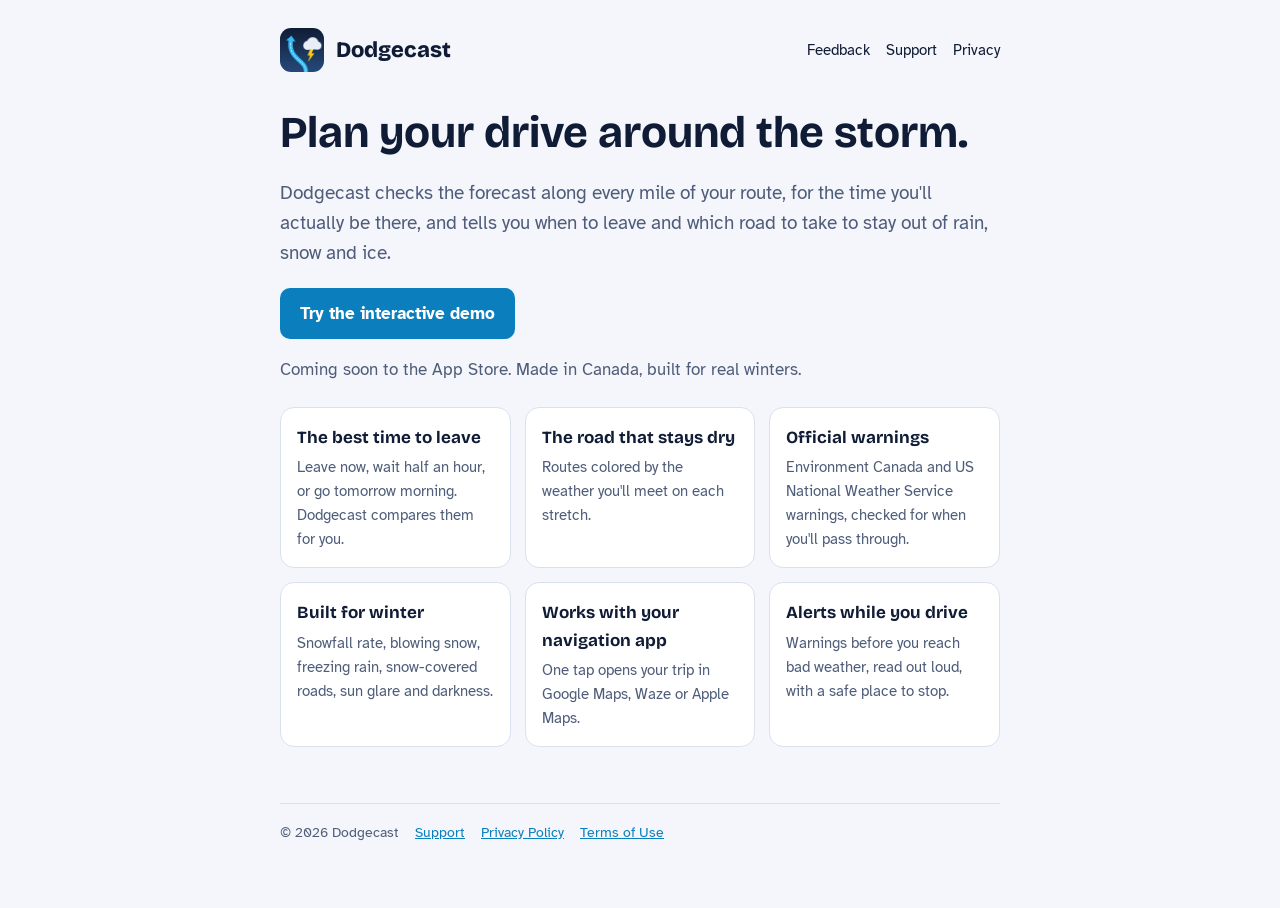
==== index.html @ 01f9bc7a "Publish Dodgecast website" ====
<!doctype html>
<html lang="en">
<head>
<meta charset="utf-8">
<meta name="viewport" content="width=device-width, initial-scale=1">
<title>Dodgecast: plan your drive around the storm</title>
<meta name="description" content="Dodgecast checks the forecast along every mile of your drive and tells you when to leave and which road to take to stay out of storms, snow and ice.">
<link rel="icon" href="favicon.png">
<link rel="preconnect" href="https://fonts.googleapis.com"><link rel="preconnect" href="https://fonts.gstatic.com" crossorigin>
<link rel="stylesheet" href="https://fonts.googleapis.com/css2?family=Bricolage+Grotesque:opsz,wght@12..96,800&family=Atkinson+Hyperlegible:wght@400;700&display=swap">
<link rel="stylesheet" href="style.css">
</head>
<body>
<div class="wrap">
  <header>
    <a href="./"><img src="icon.png" alt=""><b>Dodgecast</b></a>
    <nav><a href="feedback.html">Feedback</a><a href="support.html">Support</a><a href="privacy.html">Privacy</a></nav>
  </header>

  <h1>Plan your drive around the storm.</h1>
  <p class="lead">Dodgecast checks the forecast along every mile of your route, for the time you'll actually be there, and tells you when to leave and which road to take to stay out of rain, snow and ice.</p>
  <p><a class="btn" href="https://claude.ai/artifact/6XJ7bHNayhmcPMTh4MVWRs">Try the interactive demo</a></p>
  <p class="muted">Coming soon to the App Store. Made in Canada, built for real winters.</p>

  <div class="features">
    <div><b>The best time to leave</b><p>Leave now, wait half an hour, or go tomorrow morning. Dodgecast compares them for you.</p></div>
    <div><b>The road that stays dry</b><p>Routes colored by the weather you'll meet on each stretch.</p></div>
    <div><b>Official warnings</b><p>Environment Canada and US National Weather Service warnings, checked for when you'll pass through.</p></div>
    <div><b>Built for winter</b><p>Snowfall rate, blowing snow, freezing rain, snow-covered roads, sun glare and darkness.</p></div>
    <div><b>Works with your navigation app</b><p>One tap opens your trip in Google Maps, Waze or Apple Maps.</p></div>
    <div><b>Alerts while you drive</b><p>Warnings before you reach bad weather, read out loud, with a safe place to stop.</p></div>
  </div>

  <footer>
    <span>© 2026 Dodgecast</span>
    <a href="support.html">Support</a>
    <a href="privacy.html">Privacy Policy</a>
    <a href="terms.html">Terms of Use</a>
  </footer>
</div>
</body>
</html>
---- style.css ----
/* Dodgecast website: the app icon's storm-night palette, readable in light and dark. */
:root {
  color-scheme: light dark;
  --bg: #f4f6fb; --panel: #ffffff; --fg: #101c36; --muted: #4f5d7a; --line: #d9e0ee;
  --accent: #0b7fbd; --accent-soft: #e3f3fb;
  --display: "Bricolage Grotesque", "Avenir Next", "Segoe UI", system-ui, sans-serif;
  --body: "Atkinson Hyperlegible", "Segoe UI", system-ui, -apple-system, sans-serif;
}
@media (prefers-color-scheme: dark) {
  :root { --bg: #0d1830; --panel: #14244a; --fg: #e8eef8; --muted: #9fb0cf; --line: #253a66; --accent: #38bdf8; --accent-soft: #10304d; }
}
* { box-sizing: border-box; }
body { margin: 0; background: var(--bg); color: var(--fg); font: 17px/1.6 var(--body); }
a { color: var(--accent); }
.wrap { max-width: 760px; margin: 0 auto; padding: 28px 20px 64px; }
header { display: flex; align-items: center; gap: 12px; margin-bottom: 36px; }
header a { display: flex; align-items: center; gap: 12px; color: inherit; text-decoration: none; }
header img { width: 44px; height: 44px; border-radius: 11px; }
header b { font: 800 22px var(--display); }
nav { margin-left: auto; display: flex; gap: 16px; flex-wrap: wrap; font-size: 15px; }
h1, h2, h3 { font-family: var(--display); line-height: 1.15; text-wrap: balance; }
h1 { font-size: clamp(30px, 6vw, 44px); margin: 0 0 12px; }
h2 { font-size: 24px; margin: 36px 0 8px; }
h3 { font-size: 18px; margin: 22px 0 4px; }
.lead { font-size: 19px; color: var(--muted); max-width: 60ch; }
.card { background: var(--panel); border: 1px solid var(--line); border-radius: 16px; padding: 20px 22px; margin: 18px 0; }
.btn { display: inline-block; background: var(--accent); color: #fff; padding: 12px 20px; border-radius: 10px; font-weight: 700; text-decoration: none; }
@media (prefers-color-scheme: dark) { .btn { color: #062038; } }
.features { display: grid; grid-template-columns: repeat(auto-fit, minmax(210px, 1fr)); gap: 14px; margin: 24px 0; }
.features div { background: var(--panel); border: 1px solid var(--line); border-radius: 14px; padding: 16px; }
.features b { display: block; font-family: var(--display); margin-bottom: 4px; }
.features p { margin: 0; color: var(--muted); font-size: 15px; }
table { width: 100%; border-collapse: collapse; font-size: 15px; }
.table { overflow-x: auto; }
th, td { text-align: left; vertical-align: top; padding: 10px 8px; border-bottom: 1px solid var(--line); }
th { font-weight: 700; }
.muted { color: var(--muted); }
code.email { font: inherit; font-weight: 700; user-select: all; }
footer { margin-top: 56px; padding-top: 18px; border-top: 1px solid var(--line); color: var(--muted); font-size: 14px; display: flex; gap: 16px; flex-wrap: wrap; }
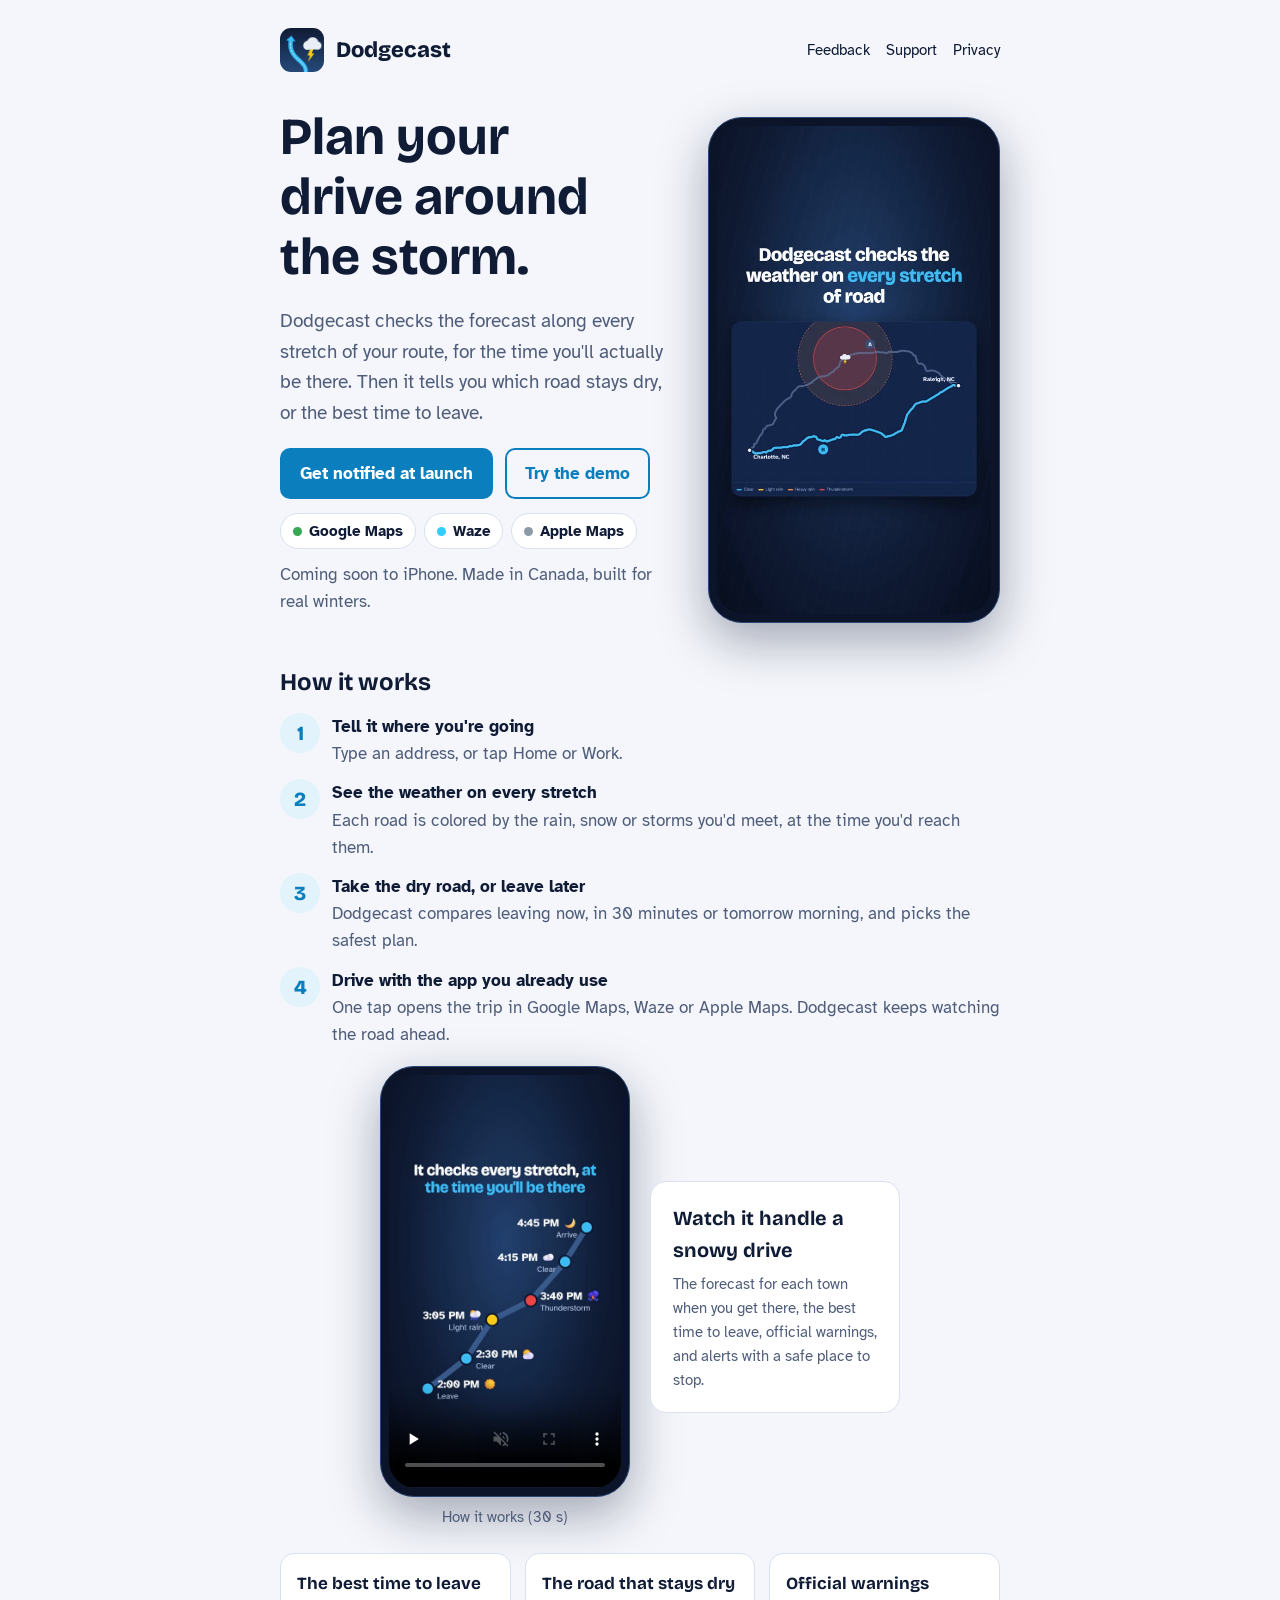
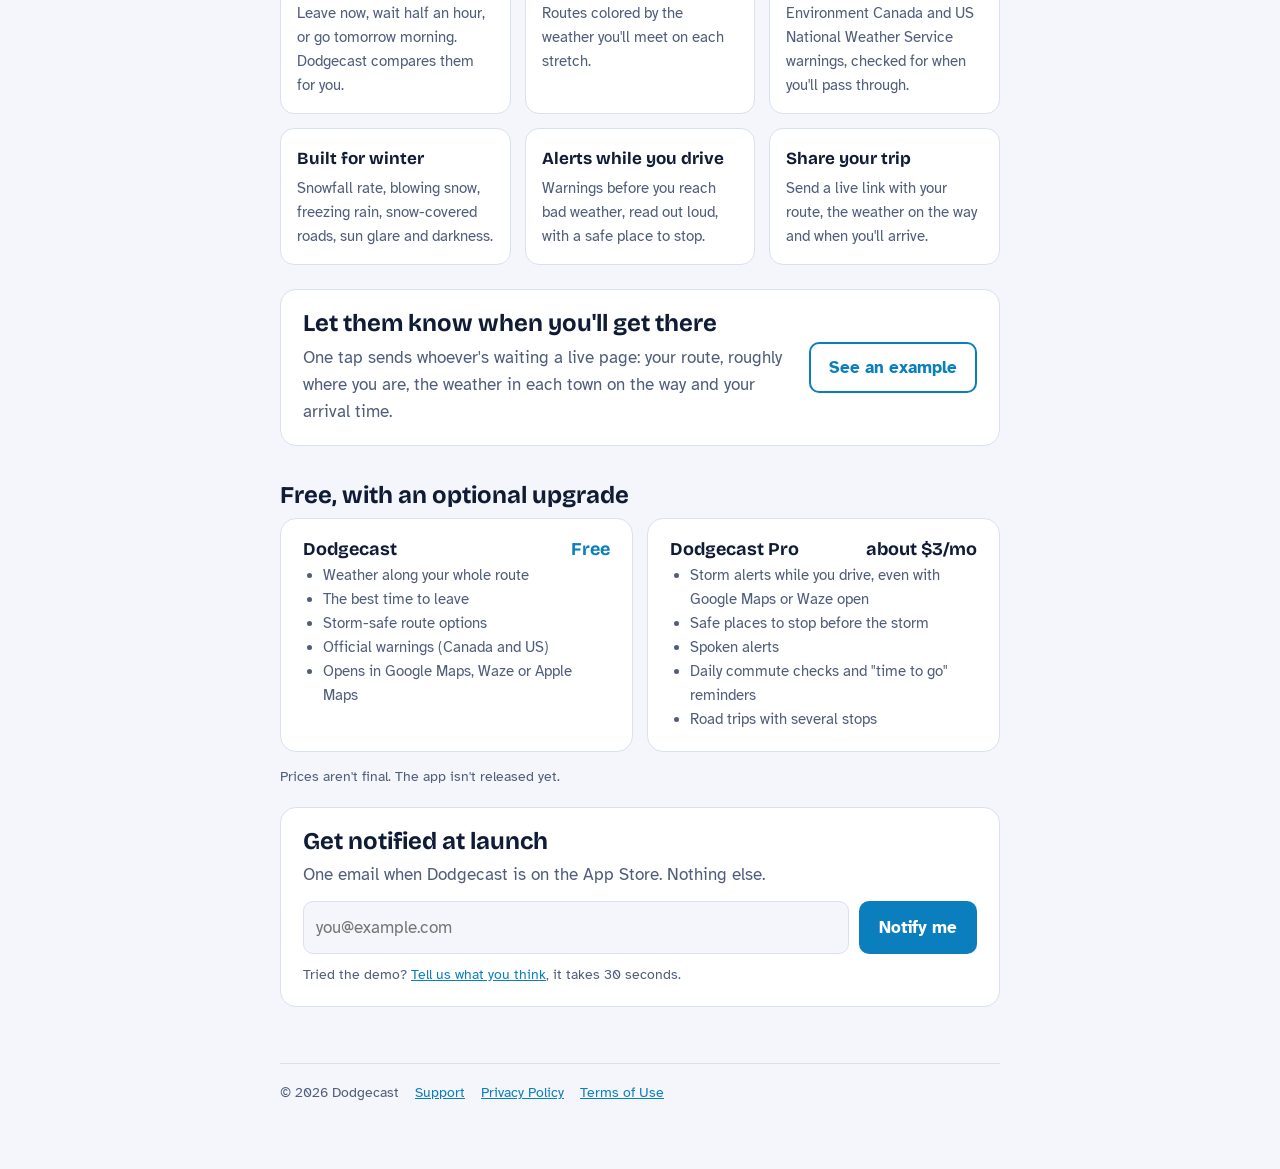
==== commit 6a375b5b: "Publish Dodgecast website" ====
--- a/index.html
+++ b/index.html
@@ -4,11 +4,48 @@
 <meta charset="utf-8">
 <meta name="viewport" content="width=device-width, initial-scale=1">
 <title>Dodgecast: plan your drive around the storm</title>
-<meta name="description" content="Dodgecast checks the forecast along every mile of your drive and tells you when to leave and which road to take to stay out of storms, snow and ice.">
+<meta name="description" content="Dodgecast checks the forecast along every mile of your drive and tells you when to leave and which road to take to stay out of storms, snow and ice. Works with Google Maps, Waze and Apple Maps.">
+<meta property="og:title" content="Dodgecast: plan your drive around the storm">
+<meta property="og:description" content="The road that stays dry, or the best time to leave. Works with Google Maps, Waze and Apple Maps. Coming soon to iPhone.">
+<meta property="og:image" content="https://4kjustin.github.io/dodgecast-site/media/promo.jpg">
 <link rel="icon" href="favicon.png">
 <link rel="preconnect" href="https://fonts.googleapis.com"><link rel="preconnect" href="https://fonts.gstatic.com" crossorigin>
 <link rel="stylesheet" href="https://fonts.googleapis.com/css2?family=Bricolage+Grotesque:opsz,wght@12..96,800&family=Atkinson+Hyperlegible:wght@400;700&display=swap">
 <link rel="stylesheet" href="style.css">
+<style>
+  .hero { display: grid; grid-template-columns: 1.15fr .85fr; gap: 32px; align-items: center; }
+  .hero h1 { font-size: clamp(34px, 7vw, 52px); }
+  .ctas { display: flex; gap: 12px; flex-wrap: wrap; margin: 20px 0 14px; }
+  .btn.ghost { background: transparent; color: var(--accent); border: 2px solid var(--accent); padding: 10px 18px; }
+  .apps { display: flex; gap: 8px; flex-wrap: wrap; margin: 6px 0 0; padding: 0; list-style: none; font-size: 15px; font-weight: 700; }
+  .apps li { border: 1px solid var(--line); background: var(--panel); border-radius: 999px; padding: 5px 12px; }
+  .apps i { display: inline-block; width: 9px; height: 9px; border-radius: 50%; margin-right: 7px; }
+  .phone { background: #0b1428; border-radius: 34px; padding: 8px; box-shadow: 0 18px 50px rgba(8, 20, 50, .35); border: 1px solid #2c4777; }
+  .phone video { display: block; width: 100%; aspect-ratio: 9 / 16; border-radius: 27px; background: #101c36; }
+  .videos { display: grid; grid-template-columns: 1fr 1fr; gap: 20px; max-width: 520px; margin: 18px auto 6px; }
+  .videos .cap { text-align: center; font-size: 15px; margin: 8px 0 0; }
+  .steps { counter-reset: s; list-style: none; padding: 0; display: grid; gap: 12px; }
+  .steps li { counter-increment: s; display: grid; grid-template-columns: 40px 1fr; gap: 12px; align-items: start; }
+  .steps li::before { content: counter(s); font: 800 20px var(--display); width: 40px; height: 40px; border-radius: 50%; display: grid; place-items: center; background: var(--accent-soft); color: var(--accent); }
+  .steps b { display: block; }
+  .steps span { color: var(--muted); }
+  .plans { display: grid; grid-template-columns: 1fr 1fr; gap: 14px; }
+  .plans .card { margin: 0; }
+  .plans h3 { margin-top: 0; display: flex; justify-content: space-between; gap: 8px; }
+  .plans ul { margin: 0; padding-left: 20px; color: var(--muted); font-size: 15px; }
+  #notify form { display: flex; gap: 10px; flex-wrap: wrap; margin-top: 12px; }
+  #notify input[type=email] { flex: 1 1 220px; font: inherit; color: var(--fg); background: var(--bg); border: 1px solid var(--line); border-radius: 10px; padding: 12px; }
+  #notify button { font: inherit; font-weight: 700; border: 0; cursor: pointer; }
+  .hp { position: absolute; left: -9999px; }
+  .trip-card { display: grid; grid-template-columns: 1fr auto; gap: 16px; align-items: center; }
+  @media (max-width: 640px) {
+    .hero, .plans, .trip-card { grid-template-columns: 1fr; }
+    .hero .phone { max-width: 260px; margin: 0 auto; }
+    .videos { grid-template-columns: 1fr; max-width: 260px; }
+    .videos .card { display: none; }
+    nav { gap: 12px; font-size: 14px; }
+  }
+</style>
 </head>
 <body>
 <div class="wrap">
@@ -17,19 +54,90 @@
     <nav><a href="feedback.html">Feedback</a><a href="support.html">Support</a><a href="privacy.html">Privacy</a></nav>
   </header>
 
-  <h1>Plan your drive around the storm.</h1>
-  <p class="lead">Dodgecast checks the forecast along every mile of your route, for the time you'll actually be there, and tells you when to leave and which road to take to stay out of rain, snow and ice.</p>
-  <p><a class="btn" href="https://claude.ai/artifact/6XJ7bHNayhmcPMTh4MVWRs">Try the interactive demo</a></p>
-  <p class="muted">Coming soon to the App Store. Made in Canada, built for real winters.</p>
+  <section class="hero">
+    <div>
+      <h1>Plan your drive around the storm.</h1>
+      <p class="lead">Dodgecast checks the forecast along every stretch of your route, for the time you'll actually be there. Then it tells you which road stays dry, or the best time to leave.</p>
+      <div class="ctas">
+        <a class="btn" href="#notify">Get notified at launch</a>
+        <a class="btn ghost" href="https://claude.ai/artifact/6XJ7bHNayhmcPMTh4MVWRs">Try the demo</a>
+      </div>
+      <ul class="apps" aria-label="Works with">
+        <li><i style="background:#34a853"></i>Google Maps</li>
+        <li><i style="background:#33ccff"></i>Waze</li>
+        <li><i style="background:#8e99a8"></i>Apple Maps</li>
+      </ul>
+      <p class="muted" style="margin-top:12px">Coming soon to iPhone. Made in Canada, built for real winters.</p>
+    </div>
+    <div class="phone">
+      <video src="media/promo.mp4" poster="media/promo.jpg" autoplay muted loop playsinline preload="metadata"
+        aria-label="A 24-second video: Dodgecast finds a road around a thunderstorm and warns about rain ahead"></video>
+    </div>
+  </section>
+
+  <h2>How it works</h2>
+  <ol class="steps">
+    <li><div><b>Tell it where you're going</b><span>Type an address, or tap Home or Work.</span></div></li>
+    <li><div><b>See the weather on every stretch</b><span>Each road is colored by the rain, snow or storms you'd meet, at the time you'd reach them.</span></div></li>
+    <li><div><b>Take the dry road, or leave later</b><span>Dodgecast compares leaving now, in 30 minutes or tomorrow morning, and picks the safest plan.</span></div></li>
+    <li><div><b>Drive with the app you already use</b><span>One tap opens the trip in Google Maps, Waze or Apple Maps. Dodgecast keeps watching the road ahead.</span></div></li>
+  </ol>
+
+  <div class="videos">
+    <div><div class="phone"><video src="media/how-it-works.mp4" poster="media/how-it-works.jpg" controls muted playsinline preload="none"
+      aria-label="A 30-second video showing how Dodgecast plans a drive"></video></div><p class="muted cap">How it works (30 s)</p></div>
+    <div class="card" style="margin:0;align-self:center">
+      <b style="font-family:var(--display);font-size:20px">Watch it handle a snowy drive</b>
+      <p class="muted" style="font-size:15px;margin:6px 0 0">The forecast for each town when you get there, the best time to leave, official warnings, and alerts with a safe place to stop.</p>
+    </div>
+  </div>
 
   <div class="features">
     <div><b>The best time to leave</b><p>Leave now, wait half an hour, or go tomorrow morning. Dodgecast compares them for you.</p></div>
     <div><b>The road that stays dry</b><p>Routes colored by the weather you'll meet on each stretch.</p></div>
     <div><b>Official warnings</b><p>Environment Canada and US National Weather Service warnings, checked for when you'll pass through.</p></div>
     <div><b>Built for winter</b><p>Snowfall rate, blowing snow, freezing rain, snow-covered roads, sun glare and darkness.</p></div>
-    <div><b>Works with your navigation app</b><p>One tap opens your trip in Google Maps, Waze or Apple Maps.</p></div>
     <div><b>Alerts while you drive</b><p>Warnings before you reach bad weather, read out loud, with a safe place to stop.</p></div>
+    <div><b>Share your trip</b><p>Send a live link with your route, the weather on the way and when you'll arrive.</p></div>
   </div>
+
+  <div class="card trip-card">
+    <div>
+      <h2 style="margin:0 0 6px">Let them know when you'll get there</h2>
+      <p class="muted" style="margin:0">One tap sends whoever's waiting a live page: your route, roughly where you are, the weather in each town on the way and your arrival time.</p>
+    </div>
+    <a class="btn ghost" href="trip.html#[base64]">See an example</a>
+  </div>
+
+  <h2>Free, with an optional upgrade</h2>
+  <div class="plans">
+    <div class="card">
+      <h3>Dodgecast <span style="color:var(--accent)">Free</span></h3>
+      <ul><li>Weather along your whole route</li><li>The best time to leave</li><li>Storm-safe route options</li><li>Official warnings (Canada and US)</li><li>Opens in Google Maps, Waze or Apple Maps</li></ul>
+    </div>
+    <div class="card">
+      <h3>Dodgecast Pro <span>about $3/mo</span></h3>
+      <ul><li>Storm alerts while you drive, even with Google Maps or Waze open</li><li>Safe places to stop before the storm</li><li>Spoken alerts</li><li>Daily commute checks and "time to go" reminders</li><li>Road trips with several stops</li></ul>
+    </div>
+  </div>
+  <p class="muted" style="font-size:14px">Prices aren't final. The app isn't released yet.</p>
+
+  <section class="card" id="notify">
+    <h2 style="margin:0">Get notified at launch</h2>
+    <p class="muted" style="margin:6px 0 0">One email when Dodgecast is on the App Store. Nothing else.</p>
+    <!-- Sign-ups are emailed to Dodgecast by FormSubmit (formsubmit.co); there's no server of our own. -->
+    <form action="https://formsubmit.co/dodgecast707@gmail.com" method="POST">
+      <input type="hidden" name="_subject" value="Dodgecast launch list sign-up">
+      <input type="hidden" name="_template" value="table">
+      <input type="hidden" name="_captcha" value="false">
+      <input type="hidden" name="_next" value="https://4kjustin.github.io/dodgecast-site/thanks.html?list=1">
+      <input type="text" name="_honey" class="hp" tabindex="-1" autocomplete="off" aria-hidden="true">
+      <label class="hp" for="email">Email</label>
+      <input type="email" id="email" name="email" placeholder="you@example.com" required autocomplete="email" aria-label="Your email">
+      <button class="btn" type="submit">Notify me</button>
+    </form>
+    <p class="muted" style="font-size:14px;margin:10px 0 0">Tried the demo? <a href="feedback.html">Tell us what you think</a>, it takes 30 seconds.</p>
+  </section>
 
   <footer>
     <span>© 2026 Dodgecast</span>
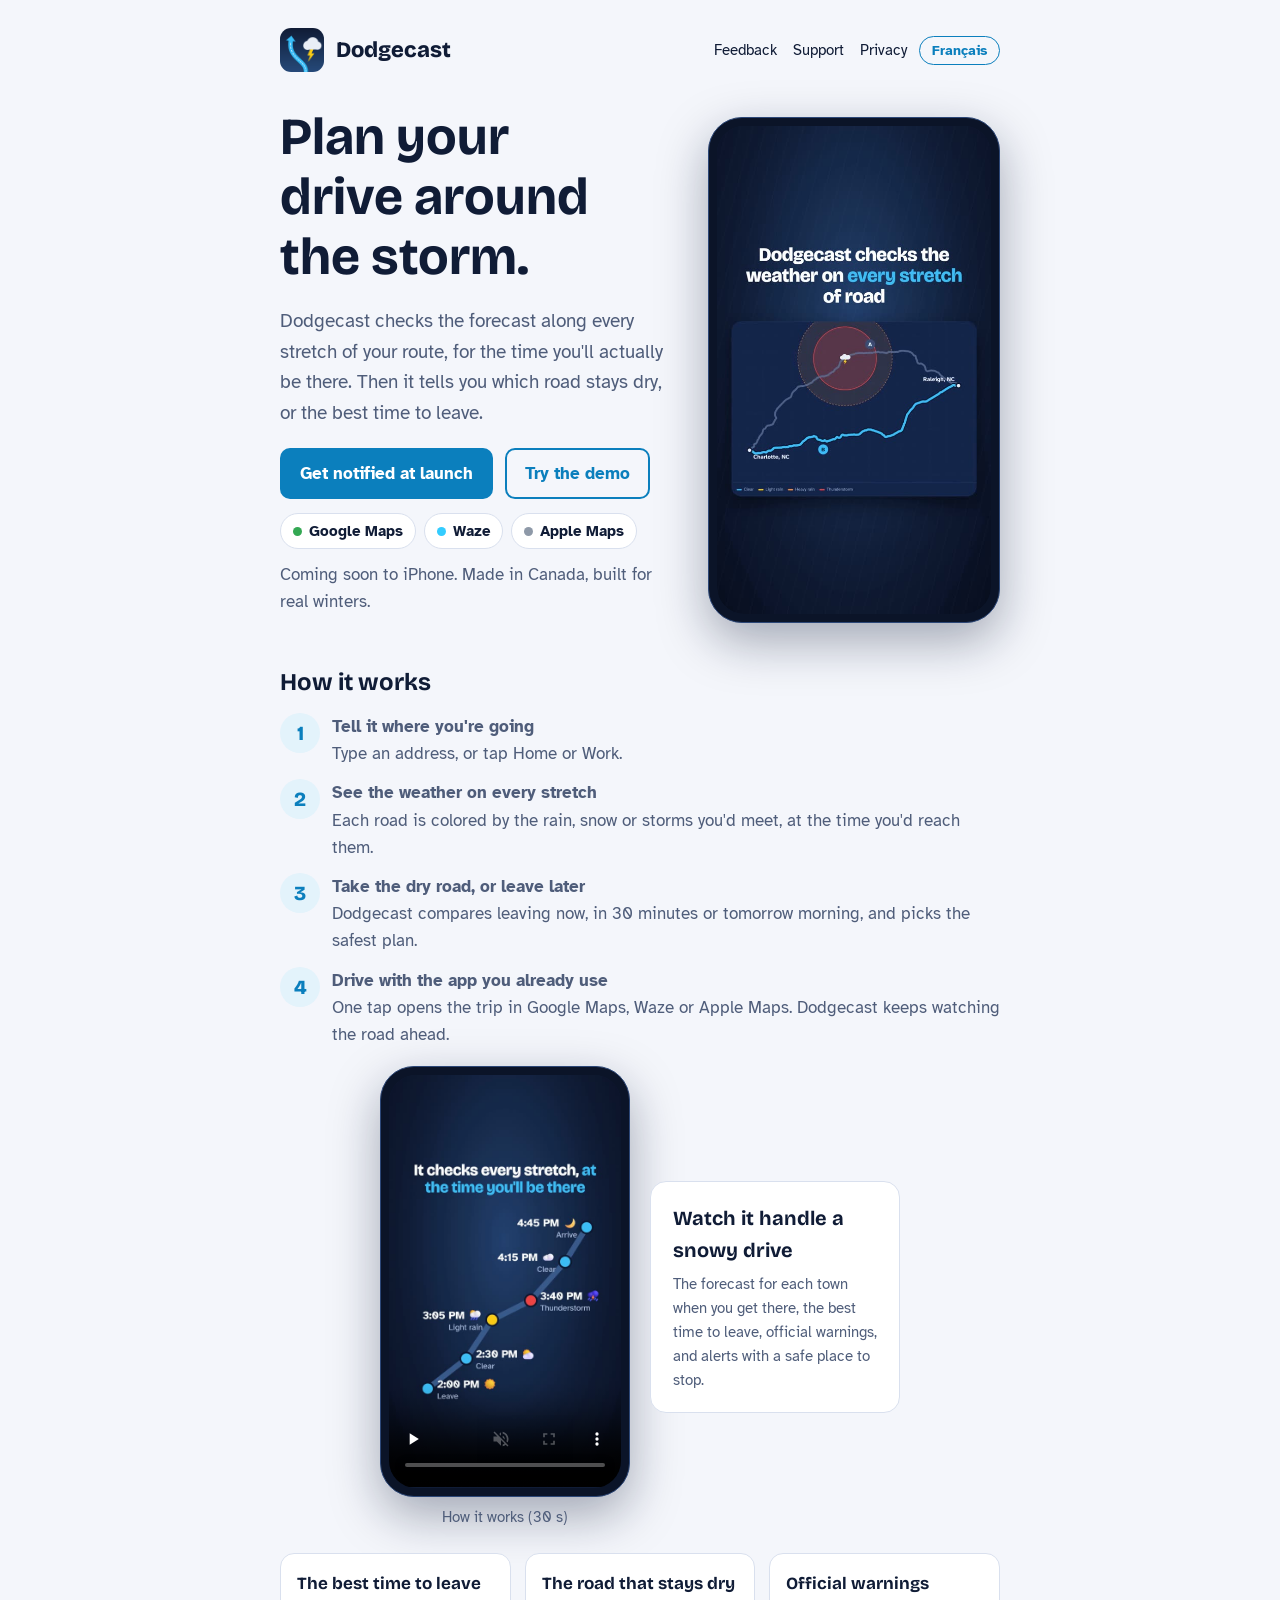
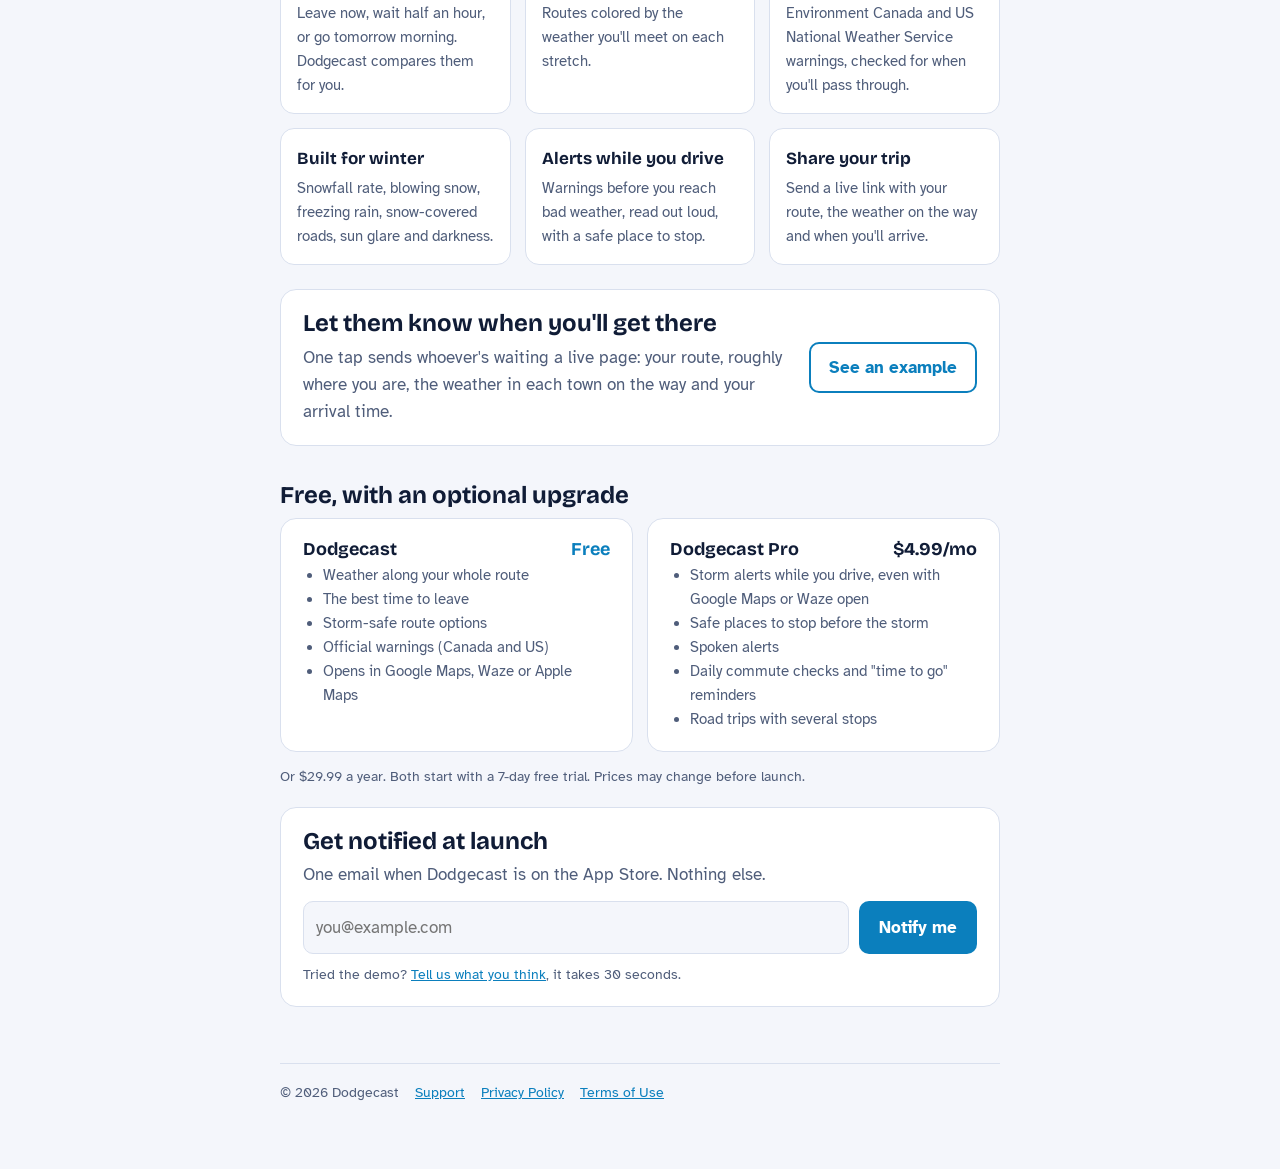
==== commit 901ff4d6: "Publish Dodgecast website" ====
--- a/index.html
+++ b/index.html
@@ -1,5 +1,5 @@
 <!doctype html>
-<html lang="en">
+<html lang="en" data-title-fr="Dodgecast : planifiez votre trajet en fonction de la tempête">
 <head>
 <meta charset="utf-8">
 <meta name="viewport" content="width=device-width, initial-scale=1">
@@ -12,6 +12,7 @@
 <link rel="preconnect" href="https://fonts.googleapis.com"><link rel="preconnect" href="https://fonts.gstatic.com" crossorigin>
 <link rel="stylesheet" href="https://fonts.googleapis.com/css2?family=Bricolage+Grotesque:opsz,wght@12..96,800&family=Atkinson+Hyperlegible:wght@400;700&display=swap">
 <link rel="stylesheet" href="style.css">
+<script src="lang.js"></script>
 <style>
   .hero { display: grid; grid-template-columns: 1.15fr .85fr; gap: 32px; align-items: center; }
   .hero h1 { font-size: clamp(34px, 7vw, 52px); }
@@ -51,80 +52,80 @@
 <div class="wrap">
   <header>
     <a href="./"><img src="icon.png" alt=""><b>Dodgecast</b></a>
-    <nav><a href="feedback.html">Feedback</a><a href="support.html">Support</a><a href="privacy.html">Privacy</a></nav>
+    <nav><a href="feedback.html"><span class="en">Feedback</span><span class="fr">Votre avis</span></a><a href="support.html"><span class="en">Support</span><span class="fr">Soutien</span></a><a href="privacy.html"><span class="en">Privacy</span><span class="fr">Confidentialité</span></a></nav>
   </header>
 
   <section class="hero">
     <div>
-      <h1>Plan your drive around the storm.</h1>
-      <p class="lead">Dodgecast checks the forecast along every stretch of your route, for the time you'll actually be there. Then it tells you which road stays dry, or the best time to leave.</p>
+      <h1><span class="en">Plan your drive around the storm.</span><span class="fr">Planifiez votre trajet en fonction de la tempête.</span></h1>
+      <p class="lead"><span class="en">Dodgecast checks the forecast along every stretch of your route, for the time you'll actually be there. Then it tells you which road stays dry, or the best time to leave.</span><span class="fr">Dodgecast vérifie les prévisions sur chaque tronçon de votre route, pour l’heure où vous y serez vraiment. Puis il vous dit quelle route reste au sec, ou le meilleur moment pour partir.</span></p>
       <div class="ctas">
-        <a class="btn" href="#notify">Get notified at launch</a>
-        <a class="btn ghost" href="https://claude.ai/artifact/6XJ7bHNayhmcPMTh4MVWRs">Try the demo</a>
+        <a class="btn" href="#notify"><span class="en">Get notified at launch</span><span class="fr">Être avisé au lancement</span></a>
+        <a class="btn ghost" href="https://claude.ai/artifact/6XJ7bHNayhmcPMTh4MVWRs"><span class="en">Try the demo</span><span class="fr">Essayer la démo (en anglais)</span></a>
       </div>
-      <ul class="apps" aria-label="Works with">
+      <ul class="apps" aria-label="Works with" data-fr-aria-label="Fonctionne avec">
         <li><i style="background:#34a853"></i>Google Maps</li>
         <li><i style="background:#33ccff"></i>Waze</li>
         <li><i style="background:#8e99a8"></i>Apple Maps</li>
       </ul>
-      <p class="muted" style="margin-top:12px">Coming soon to iPhone. Made in Canada, built for real winters.</p>
+      <p class="muted" style="margin-top:12px"><span class="en">Coming soon to iPhone. Made in Canada, built for real winters.</span><span class="fr">Bientôt sur iPhone. Fait au Canada, conçu pour les vrais hivers.</span></p>
     </div>
     <div class="phone">
       <video src="media/promo.mp4" poster="media/promo.jpg" autoplay muted loop playsinline preload="metadata"
-        aria-label="A 24-second video: Dodgecast finds a road around a thunderstorm and warns about rain ahead"></video>
+        aria-label="A 24-second video: Dodgecast finds a road around a thunderstorm and warns about rain ahead" data-fr-aria-label="Vidéo de 24 secondes, en anglais : Dodgecast trouve une route qui contourne un orage et avertit de la pluie à venir"></video>
     </div>
   </section>
 
-  <h2>How it works</h2>
+  <h2><span class="en">How it works</span><span class="fr">Comment ça marche</span></h2>
   <ol class="steps">
-    <li><div><b>Tell it where you're going</b><span>Type an address, or tap Home or Work.</span></div></li>
-    <li><div><b>See the weather on every stretch</b><span>Each road is colored by the rain, snow or storms you'd meet, at the time you'd reach them.</span></div></li>
-    <li><div><b>Take the dry road, or leave later</b><span>Dodgecast compares leaving now, in 30 minutes or tomorrow morning, and picks the safest plan.</span></div></li>
-    <li><div><b>Drive with the app you already use</b><span>One tap opens the trip in Google Maps, Waze or Apple Maps. Dodgecast keeps watching the road ahead.</span></div></li>
+    <li><div><b><span class="en">Tell it where you're going</span><span class="fr">Dites-lui où vous allez</span></b><span><span class="en">Type an address, or tap Home or Work.</span><span class="fr">Entrez une adresse, ou touchez Maison ou Travail.</span></span></div></li>
+    <li><div><b><span class="en">See the weather on every stretch</span><span class="fr">Voyez la météo sur chaque tronçon</span></b><span><span class="en">Each road is colored by the rain, snow or storms you'd meet, at the time you'd reach them.</span><span class="fr">Chaque route est colorée selon la pluie, la neige ou les orages que vous croiseriez, à l’heure où vous y seriez.</span></span></div></li>
+    <li><div><b><span class="en">Take the dry road, or leave later</span><span class="fr">Prenez la route au sec, ou partez plus tard</span></b><span><span class="en">Dodgecast compares leaving now, in 30 minutes or tomorrow morning, and picks the safest plan.</span><span class="fr">Dodgecast compare un départ maintenant, dans 30 minutes ou demain matin, et choisit le plan le plus sûr.</span></span></div></li>
+    <li><div><b><span class="en">Drive with the app you already use</span><span class="fr">Conduisez avec l’appli que vous utilisez déjà</span></b><span><span class="en">One tap opens the trip in Google Maps, Waze or Apple Maps. Dodgecast keeps watching the road ahead.</span><span class="fr">Une touche ouvre le trajet dans Google Maps, Waze ou Plans. Dodgecast continue de surveiller la route devant vous.</span></span></div></li>
   </ol>
 
   <div class="videos">
     <div><div class="phone"><video src="media/how-it-works.mp4" poster="media/how-it-works.jpg" controls muted playsinline preload="none"
-      aria-label="A 30-second video showing how Dodgecast plans a drive"></video></div><p class="muted cap">How it works (30 s)</p></div>
+      aria-label="A 30-second video showing how Dodgecast plans a drive" data-fr-aria-label="Vidéo de 30 secondes, en anglais, qui montre comment Dodgecast planifie un trajet"></video></div><p class="muted cap"><span class="en">How it works (30 s)</span><span class="fr">Comment ça marche (30 s, en anglais)</span></p></div>
     <div class="card" style="margin:0;align-self:center">
-      <b style="font-family:var(--display);font-size:20px">Watch it handle a snowy drive</b>
-      <p class="muted" style="font-size:15px;margin:6px 0 0">The forecast for each town when you get there, the best time to leave, official warnings, and alerts with a safe place to stop.</p>
+      <b style="font-family:var(--display);font-size:20px"><span class="en">Watch it handle a snowy drive</span><span class="fr">Voyez-le gérer un trajet enneigé</span></b>
+      <p class="muted" style="font-size:15px;margin:6px 0 0"><span class="en">The forecast for each town when you get there, the best time to leave, official warnings, and alerts with a safe place to stop.</span><span class="fr">Les prévisions pour chaque ville à votre passage, le meilleur moment pour partir, les alertes officielles, et un endroit sûr où vous arrêter.</span></p>
     </div>
   </div>
 
   <div class="features">
-    <div><b>The best time to leave</b><p>Leave now, wait half an hour, or go tomorrow morning. Dodgecast compares them for you.</p></div>
-    <div><b>The road that stays dry</b><p>Routes colored by the weather you'll meet on each stretch.</p></div>
-    <div><b>Official warnings</b><p>Environment Canada and US National Weather Service warnings, checked for when you'll pass through.</p></div>
-    <div><b>Built for winter</b><p>Snowfall rate, blowing snow, freezing rain, snow-covered roads, sun glare and darkness.</p></div>
-    <div><b>Alerts while you drive</b><p>Warnings before you reach bad weather, read out loud, with a safe place to stop.</p></div>
-    <div><b>Share your trip</b><p>Send a live link with your route, the weather on the way and when you'll arrive.</p></div>
+    <div><b><span class="en">The best time to leave</span><span class="fr">Le meilleur moment pour partir</span></b><p><span class="en">Leave now, wait half an hour, or go tomorrow morning. Dodgecast compares them for you.</span><span class="fr">Partir maintenant, attendre une demi-heure ou partir demain matin : Dodgecast compare pour vous.</span></p></div>
+    <div><b><span class="en">The road that stays dry</span><span class="fr">La route qui reste au sec</span></b><p><span class="en">Routes colored by the weather you'll meet on each stretch.</span><span class="fr">Des itinéraires colorés selon la météo de chaque tronçon.</span></p></div>
+    <div><b><span class="en">Official warnings</span><span class="fr">Alertes officielles</span></b><p><span class="en">Environment Canada and US National Weather Service warnings, checked for when you'll pass through.</span><span class="fr">Les alertes d’Environnement Canada et du National Weather Service américain, vérifiées pour l’heure de votre passage.</span></p></div>
+    <div><b><span class="en">Built for winter</span><span class="fr">Conçu pour l’hiver</span></b><p><span class="en">Snowfall rate, blowing snow, freezing rain, snow-covered roads, sun glare and darkness.</span><span class="fr">Intensité de la neige, poudrerie, pluie verglaçante, chaussée enneigée, éblouissement et noirceur.</span></p></div>
+    <div><b><span class="en">Alerts while you drive</span><span class="fr">Des alertes pendant que vous roulez</span></b><p><span class="en">Warnings before you reach bad weather, read out loud, with a safe place to stop.</span><span class="fr">Un avertissement à voix haute avant le mauvais temps, avec un endroit sûr où vous arrêter.</span></p></div>
+    <div><b><span class="en">Share your trip</span><span class="fr">Partagez votre trajet</span></b><p><span class="en">Send a live link with your route, the weather on the way and when you'll arrive.</span><span class="fr">Envoyez un lien en direct avec votre route, la météo en chemin et votre heure d’arrivée.</span></p></div>
   </div>
 
   <div class="card trip-card">
     <div>
-      <h2 style="margin:0 0 6px">Let them know when you'll get there</h2>
-      <p class="muted" style="margin:0">One tap sends whoever's waiting a live page: your route, roughly where you are, the weather in each town on the way and your arrival time.</p>
+      <h2 style="margin:0 0 6px"><span class="en">Let them know when you'll get there</span><span class="fr">Dites-leur quand vous arriverez</span></h2>
+      <p class="muted" style="margin:0"><span class="en">One tap sends whoever's waiting a live page: your route, roughly where you are, the weather in each town on the way and your arrival time.</span><span class="fr">Une touche envoie une page en direct à ceux qui vous attendent : votre route, à peu près où vous êtes, la météo de chaque ville en chemin et votre heure d’arrivée.</span></p>
     </div>
-    <a class="btn ghost" href="trip.html#[base64]">See an example</a>
+    <a class="btn ghost" href="trip.html#[base64]"><span class="en">See an example</span><span class="fr">Voir un exemple</span></a>
   </div>
 
-  <h2>Free, with an optional upgrade</h2>
+  <h2><span class="en">Free, with an optional upgrade</span><span class="fr">Gratuit, avec une option payante</span></h2>
   <div class="plans">
     <div class="card">
-      <h3>Dodgecast <span style="color:var(--accent)">Free</span></h3>
-      <ul><li>Weather along your whole route</li><li>The best time to leave</li><li>Storm-safe route options</li><li>Official warnings (Canada and US)</li><li>Opens in Google Maps, Waze or Apple Maps</li></ul>
+      <h3>Dodgecast <span style="color:var(--accent)"><span class="en">Free</span><span class="fr">Gratuit</span></span></h3>
+      <ul><li><span class="en">Weather along your whole route</span><span class="fr">La météo sur toute votre route</span></li><li><span class="en">The best time to leave</span><span class="fr">Le meilleur moment pour partir</span></li><li><span class="en">Storm-safe route options</span><span class="fr">Des itinéraires qui évitent les tempêtes</span></li><li><span class="en">Official warnings (Canada and US)</span><span class="fr">Les alertes officielles (Canada et É.-U.)</span></li><li><span class="en">Opens in Google Maps, Waze or Apple Maps</span><span class="fr">S’ouvre dans Google Maps, Waze ou Plans</span></li></ul>
     </div>
     <div class="card">
-      <h3>Dodgecast Pro <span>about $3/mo</span></h3>
-      <ul><li>Storm alerts while you drive, even with Google Maps or Waze open</li><li>Safe places to stop before the storm</li><li>Spoken alerts</li><li>Daily commute checks and "time to go" reminders</li><li>Road trips with several stops</li></ul>
+      <h3>Dodgecast Pro <span><span class="en">$4.99/mo</span><span class="fr">4,99 $/mois</span></span></h3>
+      <ul><li><span class="en">Storm alerts while you drive, even with Google Maps or Waze open</span><span class="fr">Des alertes de tempête en roulant, même avec Google Maps ou Waze ouvert</span></li><li><span class="en">Safe places to stop before the storm</span><span class="fr">Des endroits sûrs où vous arrêter avant la tempête</span></li><li><span class="en">Spoken alerts</span><span class="fr">Des alertes à voix haute</span></li><li><span class="en">Daily commute checks and "time to go" reminders</span><span class="fr">La vérification quotidienne de votre trajet et des rappels de départ</span></li><li><span class="en">Road trips with several stops</span><span class="fr">Des voyages avec plusieurs arrêts</span></li></ul>
     </div>
   </div>
-  <p class="muted" style="font-size:14px">Prices aren't final. The app isn't released yet.</p>
+  <p class="muted" style="font-size:14px"><span class="en">Or $29.99 a year. Both start with a 7-day free trial. Prices may change before launch.</span><span class="fr">Ou 29,99 $ par année. Les deux commencent par un essai gratuit de 7 jours. Les prix pourraient changer d’ici le lancement.</span></p>
 
   <section class="card" id="notify">
-    <h2 style="margin:0">Get notified at launch</h2>
-    <p class="muted" style="margin:6px 0 0">One email when Dodgecast is on the App Store. Nothing else.</p>
+    <h2 style="margin:0"><span class="en">Get notified at launch</span><span class="fr">Être avisé au lancement</span></h2>
+    <p class="muted" style="margin:6px 0 0"><span class="en">One email when Dodgecast is on the App Store. Nothing else.</span><span class="fr">Un seul courriel quand Dodgecast sera sur l’App Store. Rien d’autre.</span></p>
     <!-- Sign-ups are emailed to Dodgecast by FormSubmit (formsubmit.co); there's no server of our own. -->
     <form action="https://formsubmit.co/dodgecast707@gmail.com" method="POST">
       <input type="hidden" name="_subject" value="Dodgecast launch list sign-up">
@@ -133,17 +134,17 @@
       <input type="hidden" name="_next" value="https://4kjustin.github.io/dodgecast-site/thanks.html?list=1">
       <input type="text" name="_honey" class="hp" tabindex="-1" autocomplete="off" aria-hidden="true">
       <label class="hp" for="email">Email</label>
-      <input type="email" id="email" name="email" placeholder="you@example.com" required autocomplete="email" aria-label="Your email">
-      <button class="btn" type="submit">Notify me</button>
+      <input type="email" id="email" name="email" placeholder="you@example.com" data-fr-placeholder="vous@exemple.com" required autocomplete="email" aria-label="Your email" data-fr-aria-label="Votre courriel">
+      <button class="btn" type="submit"><span class="en">Notify me</span><span class="fr">M’aviser</span></button>
     </form>
-    <p class="muted" style="font-size:14px;margin:10px 0 0">Tried the demo? <a href="feedback.html">Tell us what you think</a>, it takes 30 seconds.</p>
+    <p class="muted" style="font-size:14px;margin:10px 0 0"><span class="en">Tried the demo? <a href="feedback.html">Tell us what you think</a>, it takes 30 seconds.</span><span class="fr">Vous avez essayé la démo? <a href="feedback.html">Dites-nous ce que vous en pensez</a>, ça prend 30 secondes.</span></p>
   </section>
 
   <footer>
     <span>© 2026 Dodgecast</span>
     <a href="support.html">Support</a>
-    <a href="privacy.html">Privacy Policy</a>
-    <a href="terms.html">Terms of Use</a>
+    <a href="privacy.html"><span class="en">Privacy Policy</span><span class="fr">Politique de confidentialité</span></a>
+    <a href="terms.html"><span class="en">Terms of Use</span><span class="fr">Conditions d’utilisation</span></a>
   </footer>
 </div>
 </body>
--- a/style.css
+++ b/style.css
@@ -37,3 +37,8 @@
 .muted { color: var(--muted); }
 code.email { font: inherit; font-weight: 700; user-select: all; }
 footer { margin-top: 56px; padding-top: 18px; border-top: 1px solid var(--line); color: var(--muted); font-size: 14px; display: flex; gap: 16px; flex-wrap: wrap; }
+/* English/French switch (lang.js): each page holds both languages and shows one. */
+html[data-lang="fr"] .en, html:not([data-lang="fr"]) .fr { display: none !important; }
+.lang-toggle { font: 700 14px var(--body); color: var(--accent); background: transparent; border: 1px solid var(--accent); border-radius: 999px; padding: 5px 12px; cursor: pointer; white-space: nowrap; flex: none; }
+header:not(:has(nav)) .lang-toggle { margin-left: auto; }
+header { flex-wrap: wrap; }
